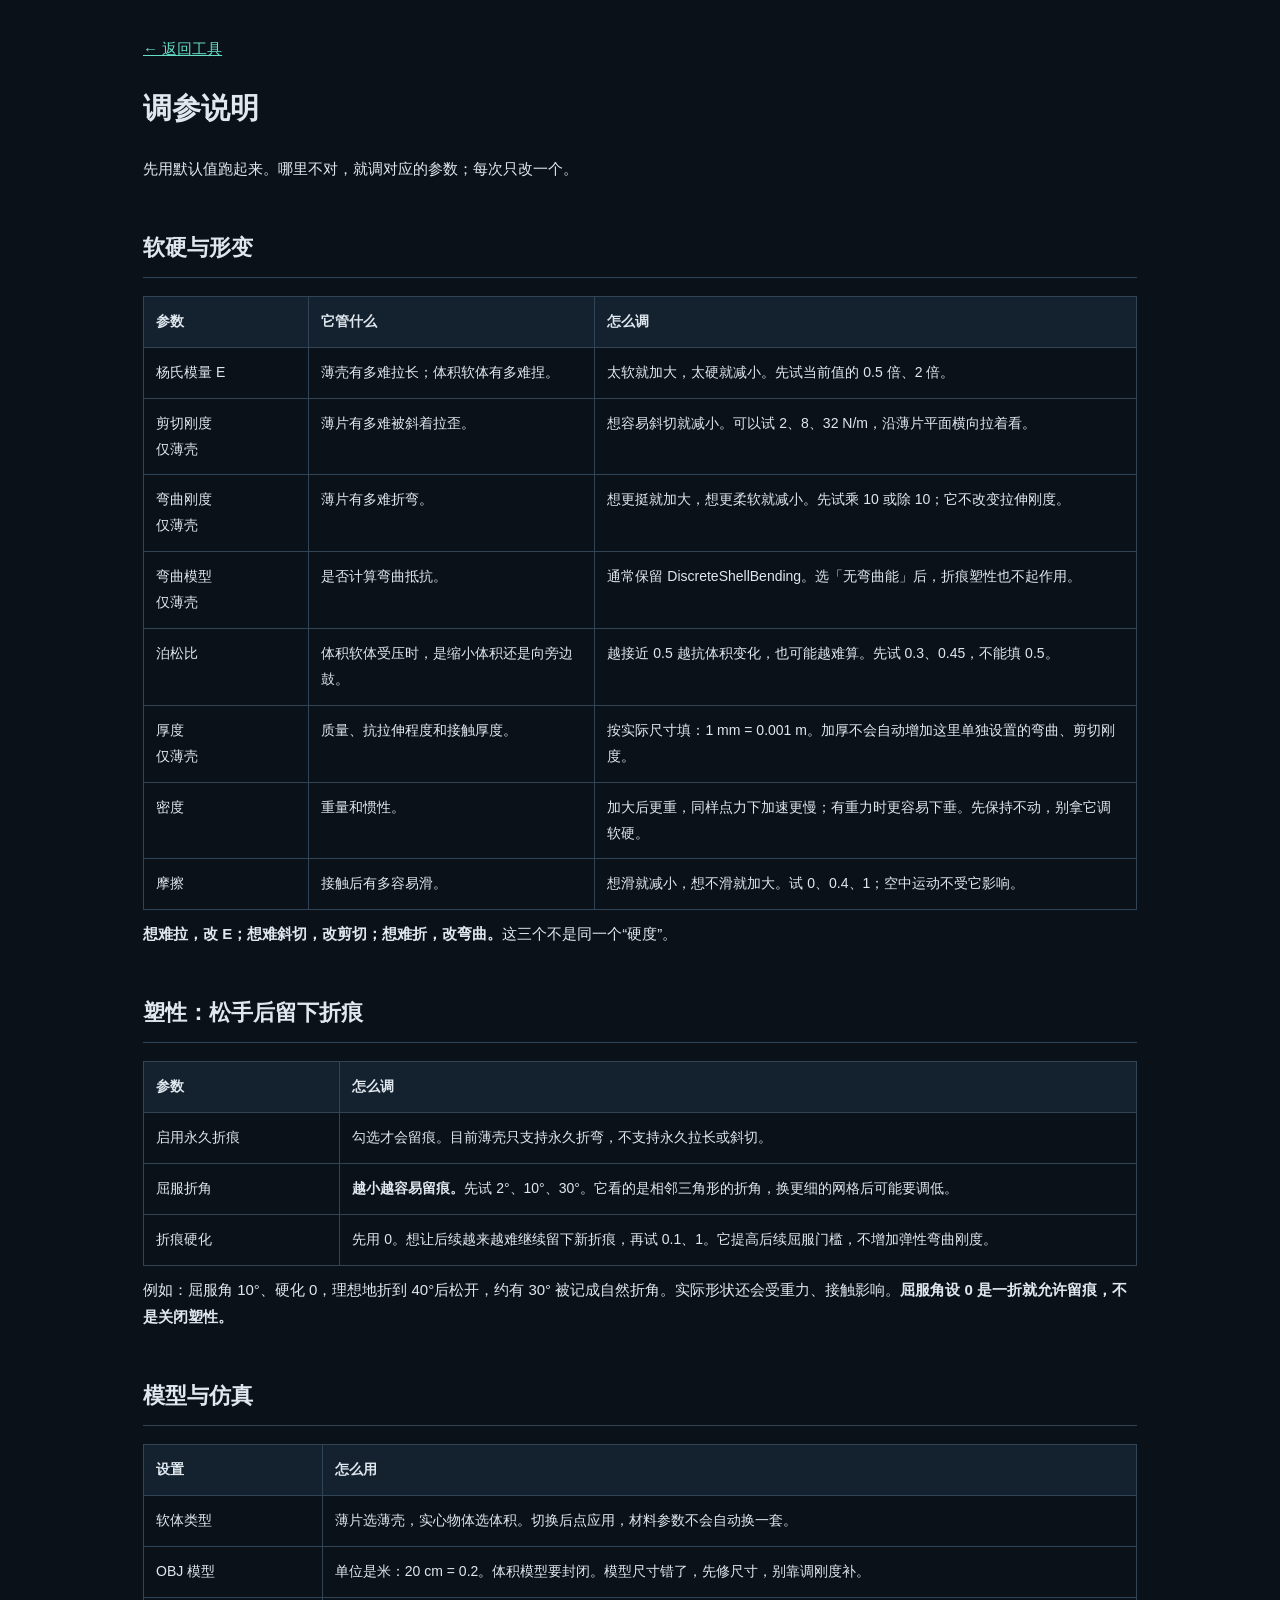
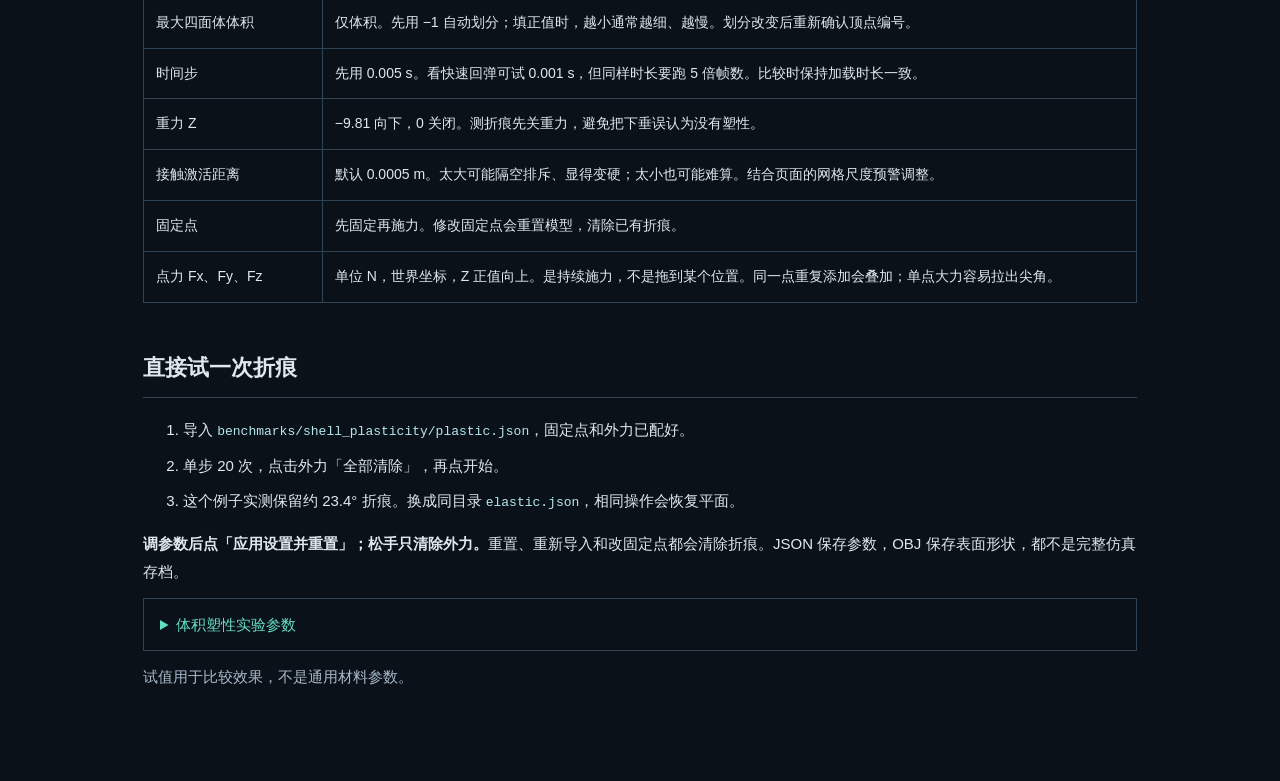
==== static/parameter-guide.html @ 44c073d0 "docs: add concise parameter tuning guide" ====
<!doctype html>
<html lang="zh-CN">
<head><meta charset="utf-8"><meta name="viewport" content="width=device-width,initial-scale=1"><title>软体工具 · 调参说明</title>
<style>
:root{color-scheme:dark;--bg:#0b1119;--panel:#14212e;--border:#304456;--text:#e0e8ef;--muted:#a7b8c7;--accent:#65dec6}*{box-sizing:border-box}body{margin:0;background:var(--bg);color:var(--text);font:15px/1.85 "Segoe UI","Microsoft YaHei",sans-serif}main{max-width:1050px;margin:auto;padding:35px 28px 80px}a{color:var(--accent)}h1{font-size:29px}h2{margin-top:45px;font-size:22px;border-bottom:1px solid var(--border);padding-bottom:8px}h3{margin-top:26px}p{margin:10px 0}code{font:13px/1.6 Consolas,monospace;overflow-wrap:anywhere;color:#b7e7ee}table{border-collapse:collapse;width:100%;font-size:14px}td,th{padding:12px;border:1px solid var(--border);vertical-align:top;text-align:left}th{background:var(--panel)}.table{overflow-x:auto}td:first-child{min-width:165px}small,.muted{color:var(--muted)}.note{border-left:3px solid var(--accent);background:var(--panel);padding:14px 18px;margin:20px 0}nav{display:flex;gap:10px 22px;flex-wrap:wrap}li{margin:8px 0}details{border:1px solid var(--border);padding:12px 16px;margin:12px 0}summary{cursor:pointer;color:var(--accent)}@media(max-width:650px){main{padding:20px 15px}table{min-width:750px}}@media print{body{background:white;color:black;font-size:11px}a,code,.muted,small{color:inherit}main{max-width:none;padding:0}th,.note{background:#eee}details{break-inside:avoid}nav{display:none}}
</style></head>
<body><main>
<a href="/">← 返回工具</a><h1>调参说明</h1>
<p>先用默认值跑起来。哪里不对，就调对应的参数；每次只改一个。</p>

<h2>软硬与形变</h2>
<div class="table"><table><thead><tr><th>参数</th><th>它管什么</th><th>怎么调</th></tr></thead><tbody>
<tr><td>杨氏模量 E</td><td>薄壳有多难拉长；体积软体有多难捏。</td><td>太软就加大，太硬就减小。先试当前值的 0.5 倍、2 倍。</td></tr>
<tr><td>剪切刚度<br>仅薄壳</td><td>薄片有多难被斜着拉歪。</td><td>想容易斜切就减小。可以试 2、8、32 N/m，沿薄片平面横向拉着看。</td></tr>
<tr><td>弯曲刚度<br>仅薄壳</td><td>薄片有多难折弯。</td><td>想更挺就加大，想更柔软就减小。先试乘 10 或除 10；它不改变拉伸刚度。</td></tr>
<tr><td>弯曲模型<br>仅薄壳</td><td>是否计算弯曲抵抗。</td><td>通常保留 DiscreteShellBending。选「无弯曲能」后，折痕塑性也不起作用。</td></tr>
<tr><td>泊松比</td><td>体积软体受压时，是缩小体积还是向旁边鼓。</td><td>越接近 0.5 越抗体积变化，也可能越难算。先试 0.3、0.45，不能填 0.5。</td></tr>
<tr><td>厚度<br>仅薄壳</td><td>质量、抗拉伸程度和接触厚度。</td><td>按实际尺寸填：1 mm = 0.001 m。加厚不会自动增加这里单独设置的弯曲、剪切刚度。</td></tr>
<tr><td>密度</td><td>重量和惯性。</td><td>加大后更重，同样点力下加速更慢；有重力时更容易下垂。先保持不动，别拿它调软硬。</td></tr>
<tr><td>摩擦</td><td>接触后有多容易滑。</td><td>想滑就减小，想不滑就加大。试 0、0.4、1；空中运动不受它影响。</td></tr>
</tbody></table></div>
<p><strong>想难拉，改 E；想难斜切，改剪切；想难折，改弯曲。</strong>这三个不是同一个“硬度”。</p>

<h2>塑性：松手后留下折痕</h2>
<div class="table"><table><thead><tr><th>参数</th><th>怎么调</th></tr></thead><tbody>
<tr><td>启用永久折痕</td><td>勾选才会留痕。目前薄壳只支持永久折弯，不支持永久拉长或斜切。</td></tr>
<tr><td>屈服折角</td><td><strong>越小越容易留痕。</strong>先试 2°、10°、30°。它看的是相邻三角形的折角，换更细的网格后可能要调低。</td></tr>
<tr><td>折痕硬化</td><td>先用 0。想让后续越来越难继续留下新折痕，再试 0.1、1。它提高后续屈服门槛，不增加弹性弯曲刚度。</td></tr>
</tbody></table></div>
<p>例如：屈服角 10°、硬化 0，理想地折到 40°后松开，约有 30° 被记成自然折角。实际形状还会受重力、接触影响。<strong>屈服角设 0 是一折就允许留痕，不是关闭塑性。</strong></p>

<h2>模型与仿真</h2>
<div class="table"><table><thead><tr><th>设置</th><th>怎么用</th></tr></thead><tbody>
<tr><td>软体类型</td><td>薄片选薄壳，实心物体选体积。切换后点应用，材料参数不会自动换一套。</td></tr>
<tr><td>OBJ 模型</td><td>单位是米：20 cm = 0.2。体积模型要封闭。模型尺寸错了，先修尺寸，别靠调刚度补。</td></tr>
<tr><td>最大四面体体积</td><td>仅体积。先用 −1 自动划分；填正值时，越小通常越细、越慢。划分改变后重新确认顶点编号。</td></tr>
<tr><td>时间步</td><td>先用 0.005 s。看快速回弹可试 0.001 s，但同样时长要跑 5 倍帧数。比较时保持加载时长一致。</td></tr>
<tr><td>重力 Z</td><td>−9.81 向下，0 关闭。测折痕先关重力，避免把下垂误认为没有塑性。</td></tr>
<tr><td>接触激活距离</td><td>默认 0.0005 m。太大可能隔空排斥、显得变硬；太小也可能难算。结合页面的网格尺度预警调整。</td></tr>
<tr><td>固定点</td><td>先固定再施力。修改固定点会重置模型，清除已有折痕。</td></tr>
<tr><td>点力 Fx、Fy、Fz</td><td>单位 N，世界坐标，Z 正值向上。是持续施力，不是拖到某个位置。同一点重复添加会叠加；单点大力容易拉出尖角。</td></tr>
</tbody></table></div>

<h2>直接试一次折痕</h2>
<ol><li>导入 <code>benchmarks/shell_plasticity/plastic.json</code>，固定点和外力已配好。</li><li>单步 20 次，点击外力「全部清除」，再点开始。</li><li>这个例子实测保留约 23.4° 折痕。换成同目录 <code>elastic.json</code>，相同操作会恢复平面。</li></ol>
<p><strong>调参数后点「应用设置并重置」；松手只清除外力。</strong>重置、重新导入和改固定点都会清除折痕。JSON 保存参数，OBJ 保存表面形状，都不是完整仿真存档。</p>
<details><summary>体积塑性实验参数</summary><p>当前未提交，需要扩展后端。开启后，屈服形变越小越容易留下永久形状，可试 5、10、20%；这是等效应变，不是体积压缩比例。硬化先用 0，想让后续更难留下新形变再加大。尚未做真实材料标定。</p></details>
<p class="muted">试值用于比较效果，不是通用材料参数。</p>
</main></body></html>
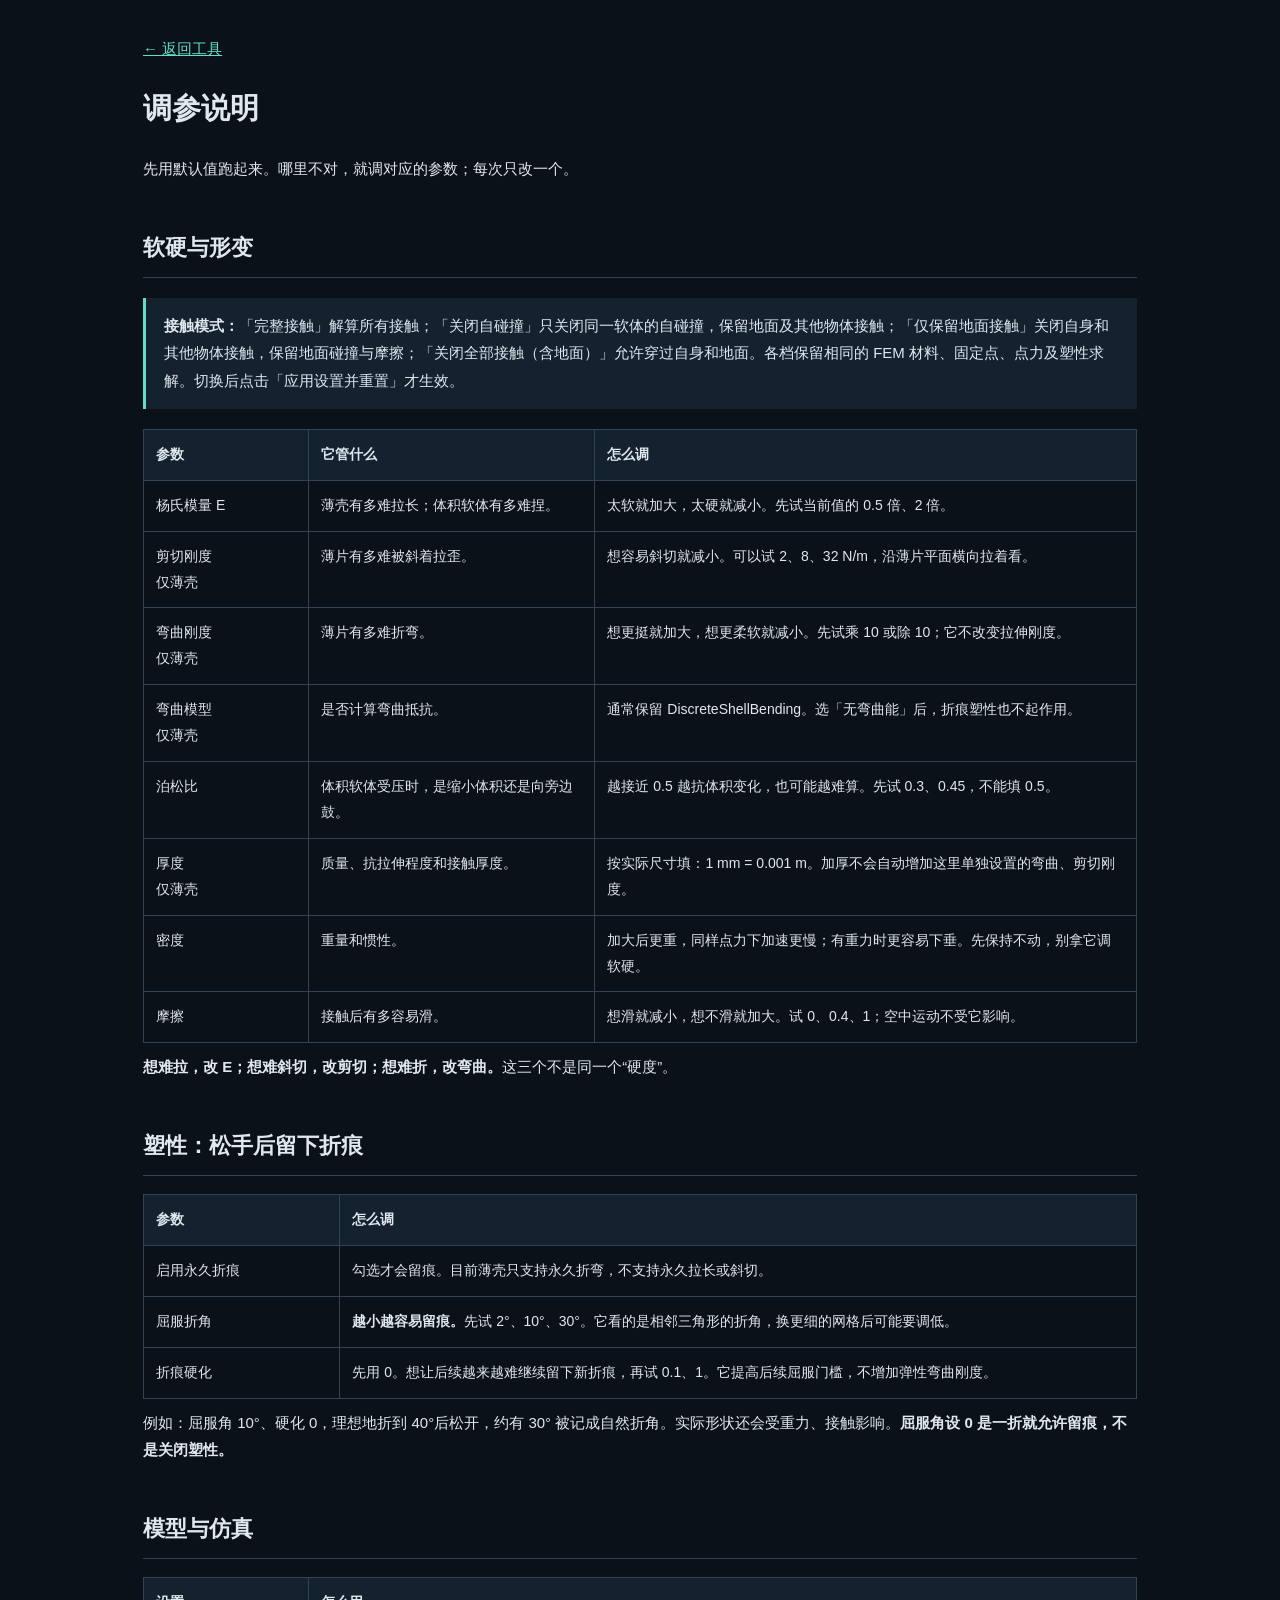
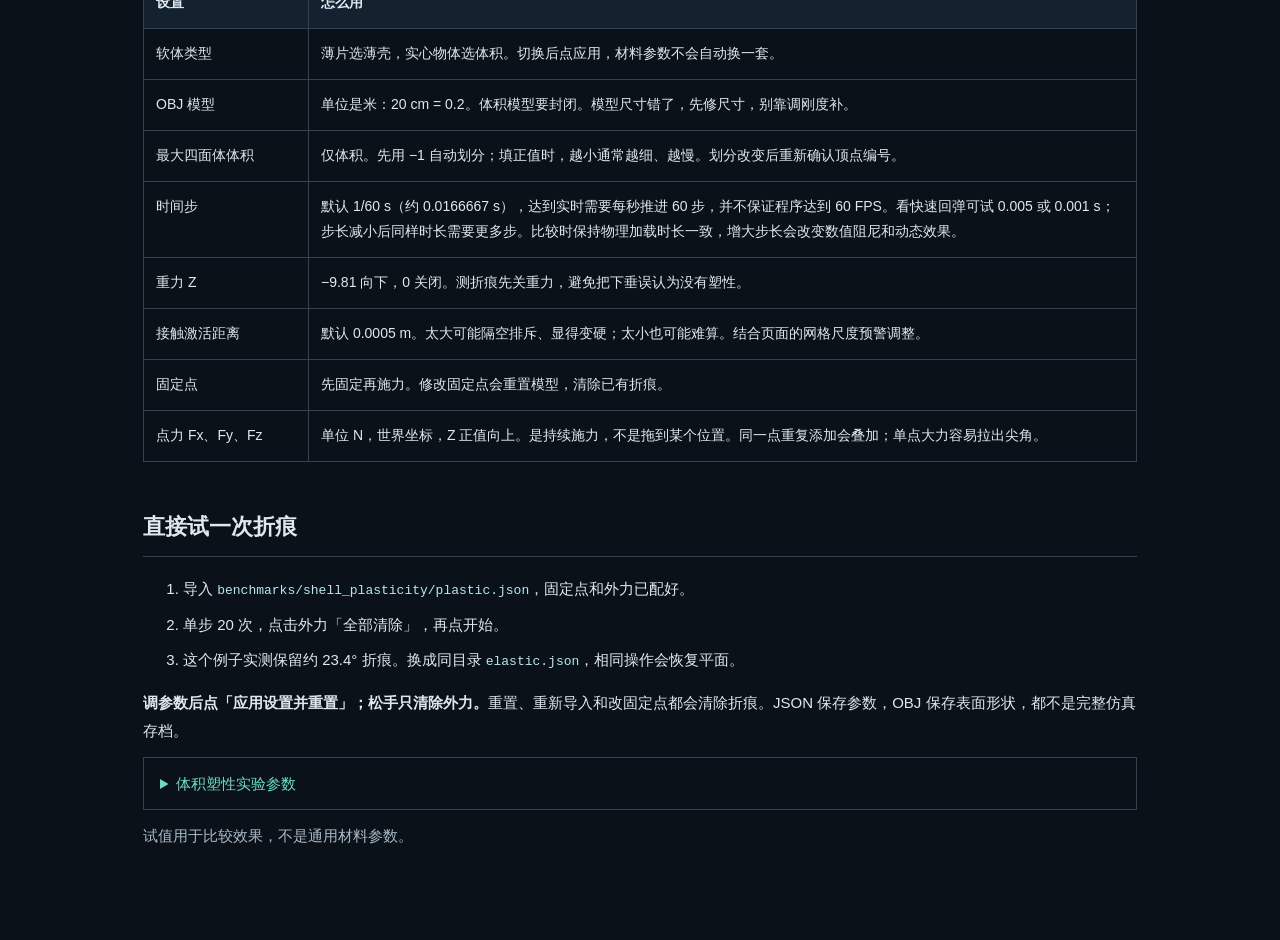
==== commit 4dcd408a: "Default to libuipc stepping with ground-only contact and automatic MAS Keep genesis_world stepping a" ====
--- a/static/parameter-guide.html
+++ b/static/parameter-guide.html
@@ -9,6 +9,7 @@
 <p>先用默认值跑起来。哪里不对，就调对应的参数；每次只改一个。</p>
 
 <h2>软硬与形变</h2>
+<div class="note"><strong>接触模式：</strong>「完整接触」解算所有接触；「关闭自碰撞」只关闭同一软体的自碰撞，保留地面及其他物体接触；「仅保留地面接触」关闭自身和其他物体接触，保留地面碰撞与摩擦；「关闭全部接触（含地面）」允许穿过自身和地面。各档保留相同的 FEM 材料、固定点、点力及塑性求解。切换后点击「应用设置并重置」才生效。</div>
 <div class="table"><table><thead><tr><th>参数</th><th>它管什么</th><th>怎么调</th></tr></thead><tbody>
 <tr><td>杨氏模量 E</td><td>薄壳有多难拉长；体积软体有多难捏。</td><td>太软就加大，太硬就减小。先试当前值的 0.5 倍、2 倍。</td></tr>
 <tr><td>剪切刚度<br>仅薄壳</td><td>薄片有多难被斜着拉歪。</td><td>想容易斜切就减小。可以试 2、8、32 N/m，沿薄片平面横向拉着看。</td></tr>
@@ -34,7 +35,7 @@
 <tr><td>软体类型</td><td>薄片选薄壳，实心物体选体积。切换后点应用，材料参数不会自动换一套。</td></tr>
 <tr><td>OBJ 模型</td><td>单位是米：20 cm = 0.2。体积模型要封闭。模型尺寸错了，先修尺寸，别靠调刚度补。</td></tr>
 <tr><td>最大四面体体积</td><td>仅体积。先用 −1 自动划分；填正值时，越小通常越细、越慢。划分改变后重新确认顶点编号。</td></tr>
-<tr><td>时间步</td><td>先用 0.005 s。看快速回弹可试 0.001 s，但同样时长要跑 5 倍帧数。比较时保持加载时长一致。</td></tr>
+<tr><td>时间步</td><td>默认 1/60 s（约 0.0166667 s），达到实时需要每秒推进 60 步，并不保证程序达到 60 FPS。看快速回弹可试 0.005 或 0.001 s；步长减小后同样时长需要更多步。比较时保持物理加载时长一致，增大步长会改变数值阻尼和动态效果。</td></tr>
 <tr><td>重力 Z</td><td>−9.81 向下，0 关闭。测折痕先关重力，避免把下垂误认为没有塑性。</td></tr>
 <tr><td>接触激活距离</td><td>默认 0.0005 m。太大可能隔空排斥、显得变硬；太小也可能难算。结合页面的网格尺度预警调整。</td></tr>
 <tr><td>固定点</td><td>先固定再施力。修改固定点会重置模型，清除已有折痕。</td></tr>
@@ -44,6 +45,6 @@
 <h2>直接试一次折痕</h2>
 <ol><li>导入 <code>benchmarks/shell_plasticity/plastic.json</code>，固定点和外力已配好。</li><li>单步 20 次，点击外力「全部清除」，再点开始。</li><li>这个例子实测保留约 23.4° 折痕。换成同目录 <code>elastic.json</code>，相同操作会恢复平面。</li></ol>
 <p><strong>调参数后点「应用设置并重置」；松手只清除外力。</strong>重置、重新导入和改固定点都会清除折痕。JSON 保存参数，OBJ 保存表面形状，都不是完整仿真存档。</p>
-<details><summary>体积塑性实验参数</summary><p>当前未提交，需要扩展后端。开启后，屈服形变越小越容易留下永久形状，可试 5、10、20%；这是等效应变，不是体积压缩比例。硬化先用 0，想让后续更难留下新形变再加大。尚未做真实材料标定。</p></details>
+<details><summary>体积塑性实验参数</summary><p>需要本项目的原生 CUDA 塑性扩展。开启后，参考屈服形变越小越容易留下永久形状，可试 5、10、20%；v2 后端将其换算成应力阈值 Y0=3μ×该值/100，不是永久形变上限或精确伸长比例。硬化先用 0，想让后续更难留下新形变再加大。尚未做真实材料标定。</p></details>
 <p class="muted">试值用于比较效果，不是通用材料参数。</p>
 </main></body></html>
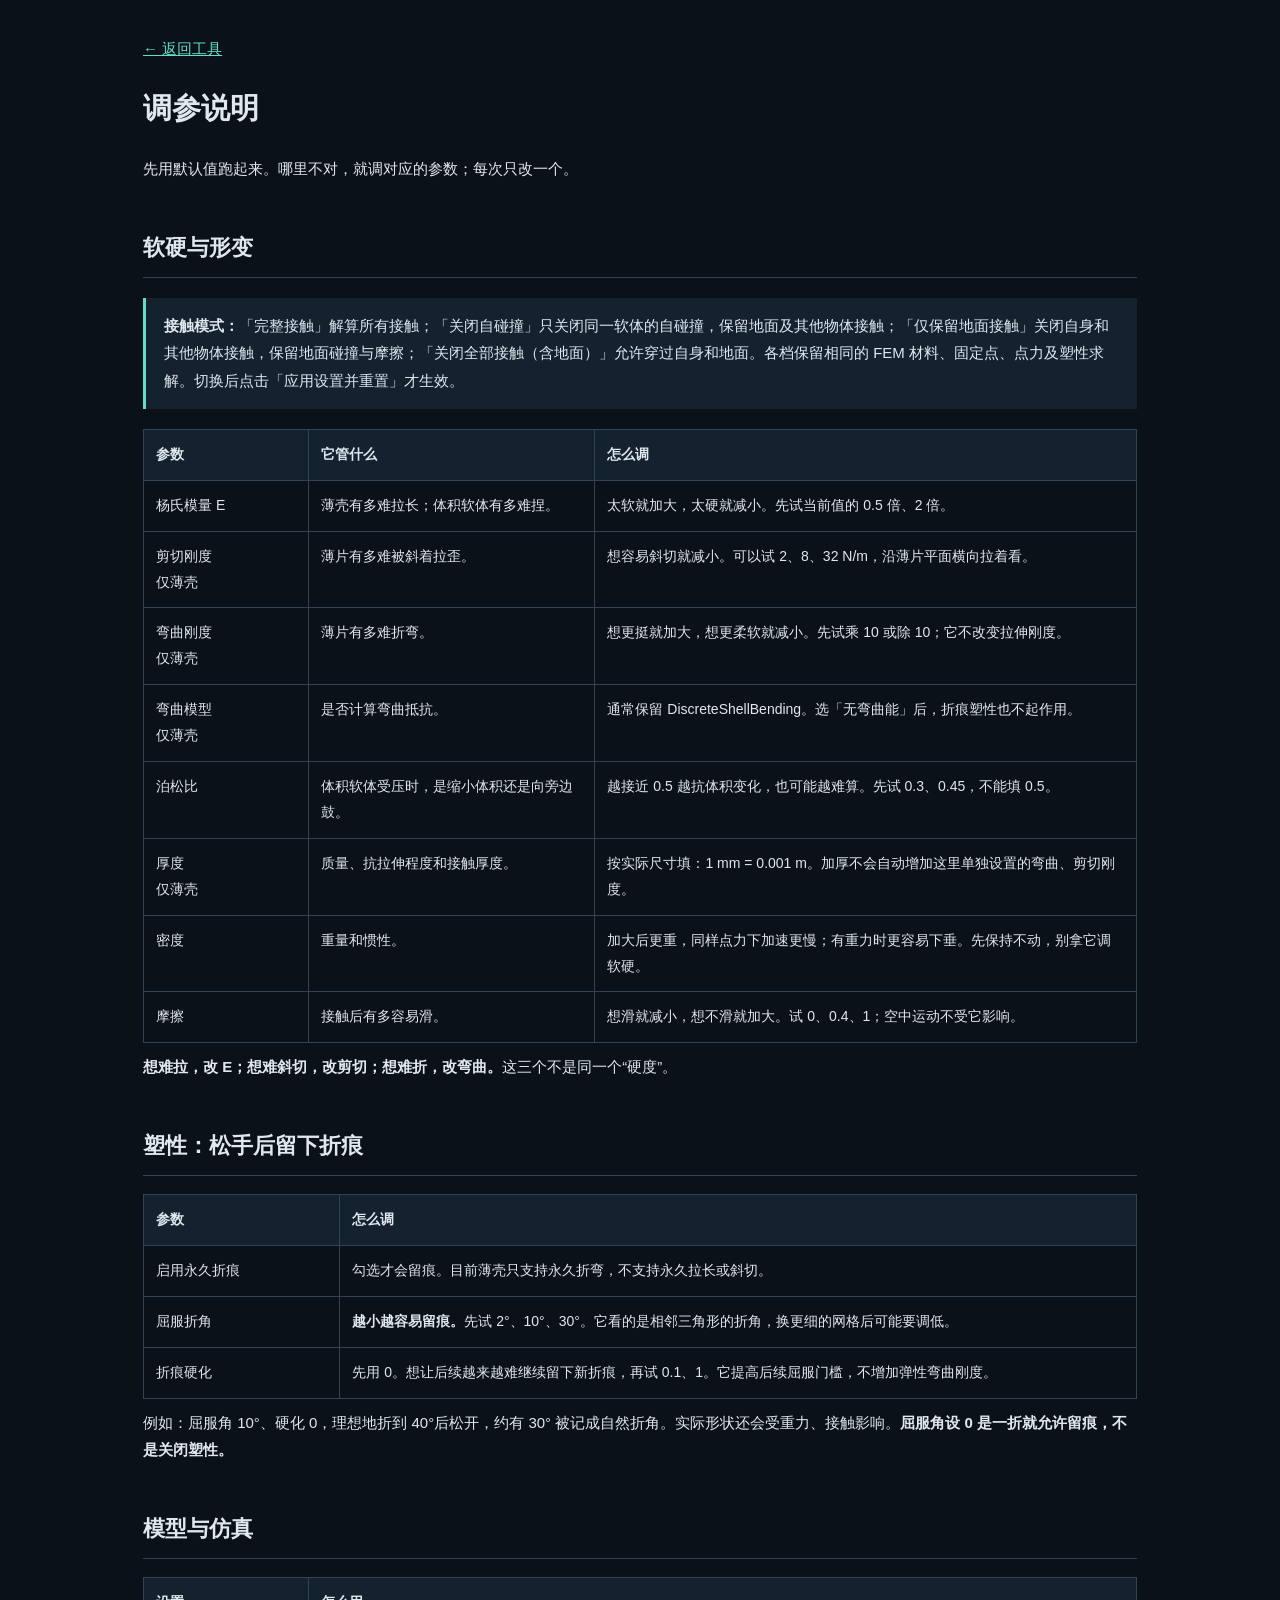
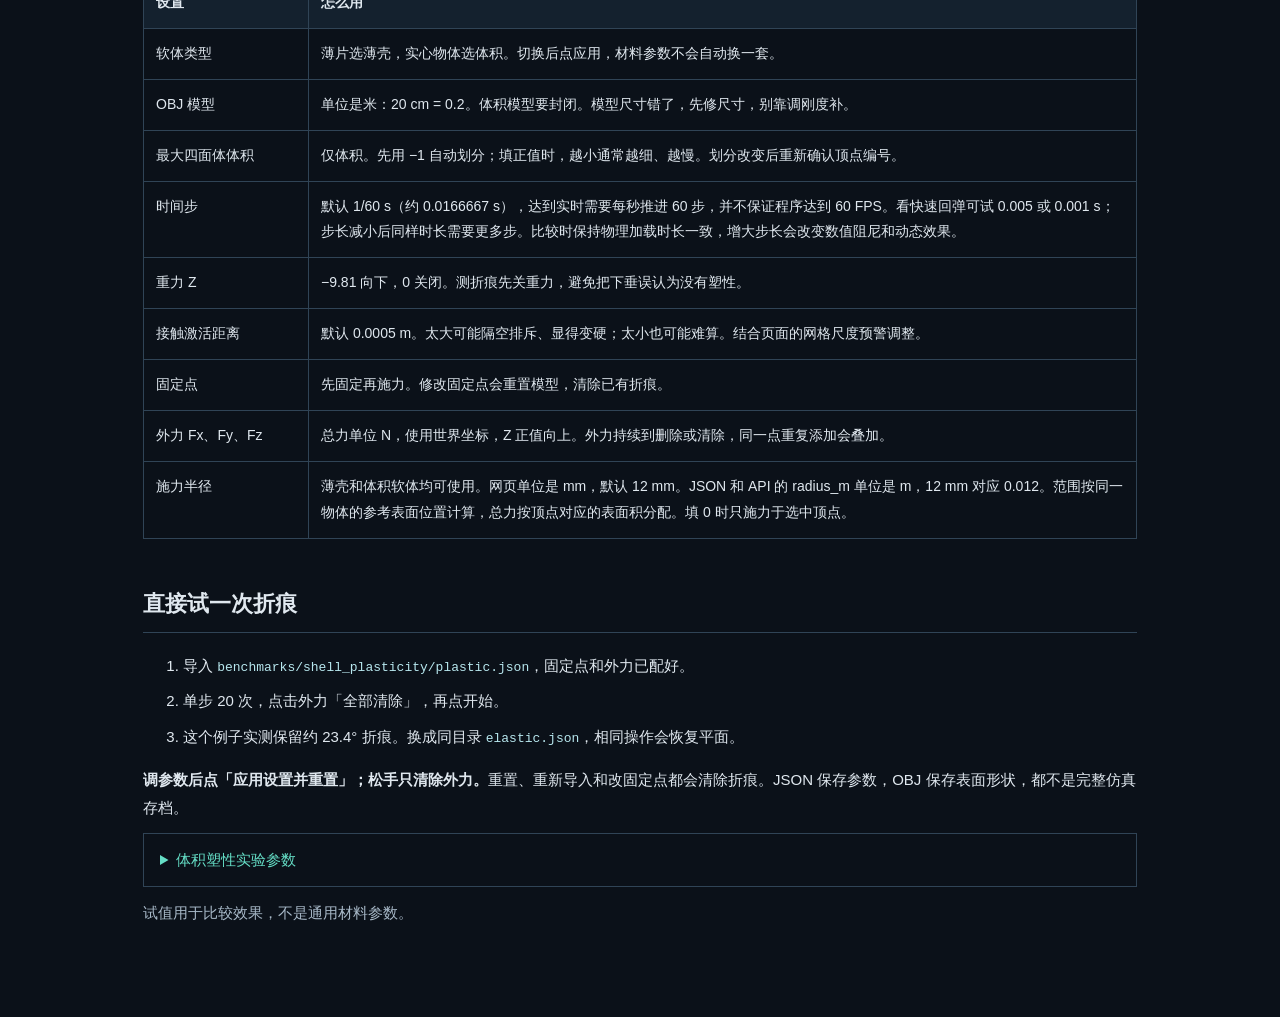
==== commit d6ac8741: "Distribute surface loads and support inverted plastic tetrahedra" ====
--- a/static/parameter-guide.html
+++ b/static/parameter-guide.html
@@ -39,7 +39,7 @@
 <tr><td>重力 Z</td><td>−9.81 向下，0 关闭。测折痕先关重力，避免把下垂误认为没有塑性。</td></tr>
 <tr><td>接触激活距离</td><td>默认 0.0005 m。太大可能隔空排斥、显得变硬；太小也可能难算。结合页面的网格尺度预警调整。</td></tr>
 <tr><td>固定点</td><td>先固定再施力。修改固定点会重置模型，清除已有折痕。</td></tr>
-<tr><td>点力 Fx、Fy、Fz</td><td>单位 N，世界坐标，Z 正值向上。是持续施力，不是拖到某个位置。同一点重复添加会叠加；单点大力容易拉出尖角。</td></tr>
+<tr><td>外力 Fx、Fy、Fz</td><td>总力单位 N，使用世界坐标，Z 正值向上。外力持续到删除或清除，同一点重复添加会叠加。</td></tr><tr><td>施力半径</td><td>薄壳和体积软体均可使用。网页单位是 mm，默认 12 mm。JSON 和 API 的 radius_m 单位是 m，12 mm 对应 0.012。范围按同一物体的参考表面位置计算，总力按顶点对应的表面积分配。填 0 时只施力于选中顶点。</td></tr>
 </tbody></table></div>
 
 <h2>直接试一次折痕</h2>
